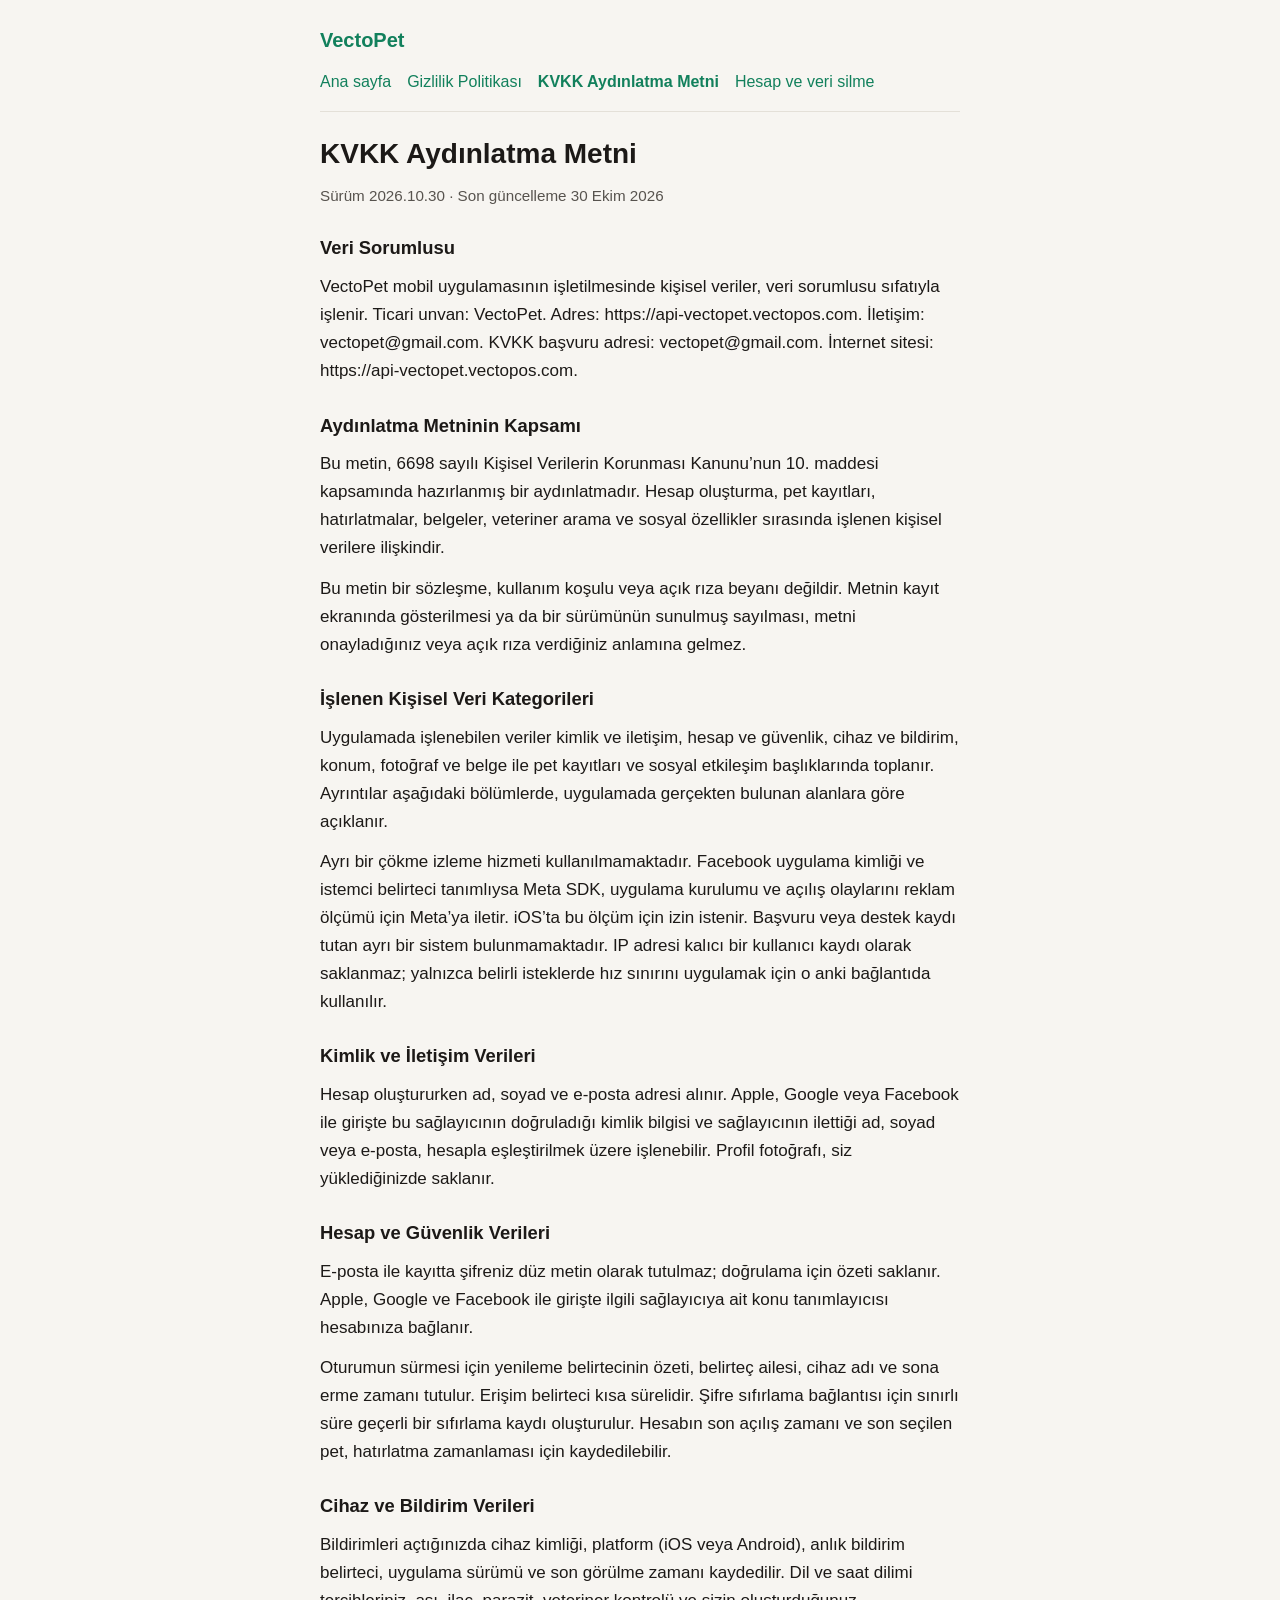
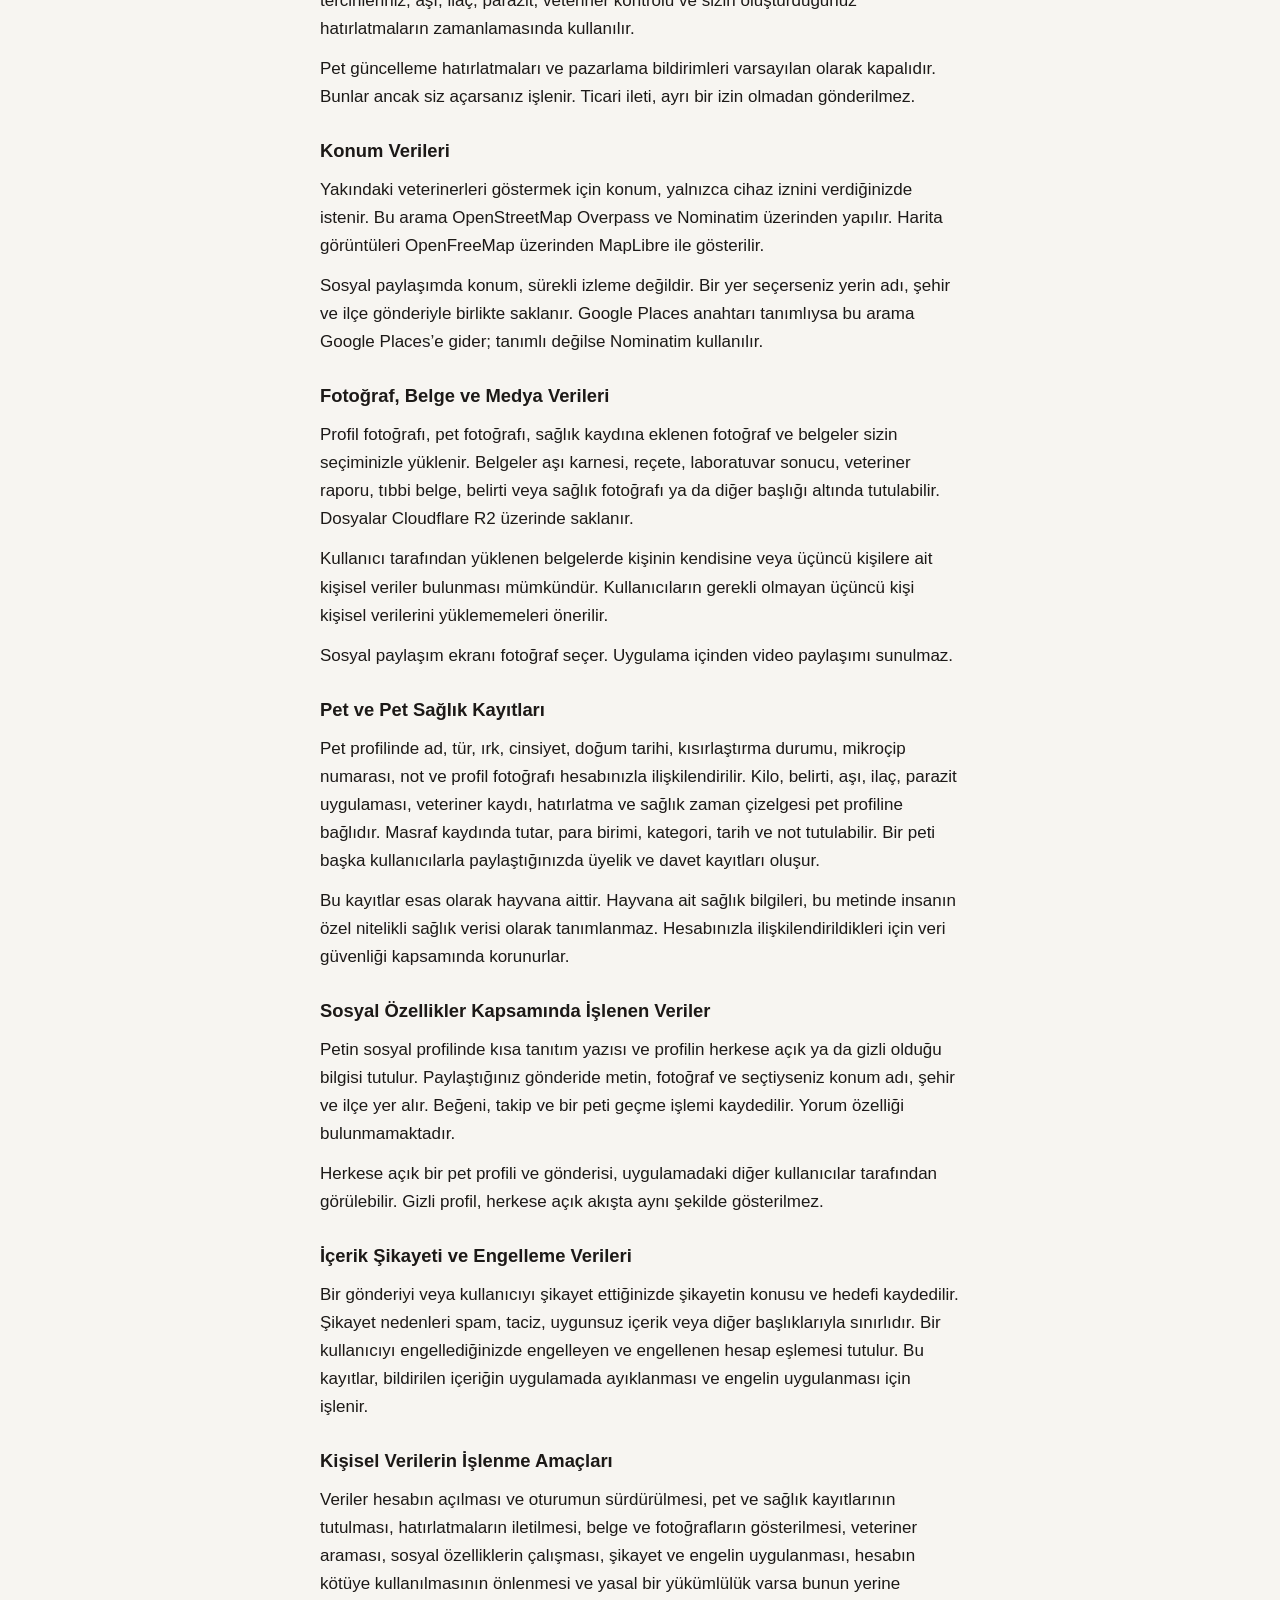
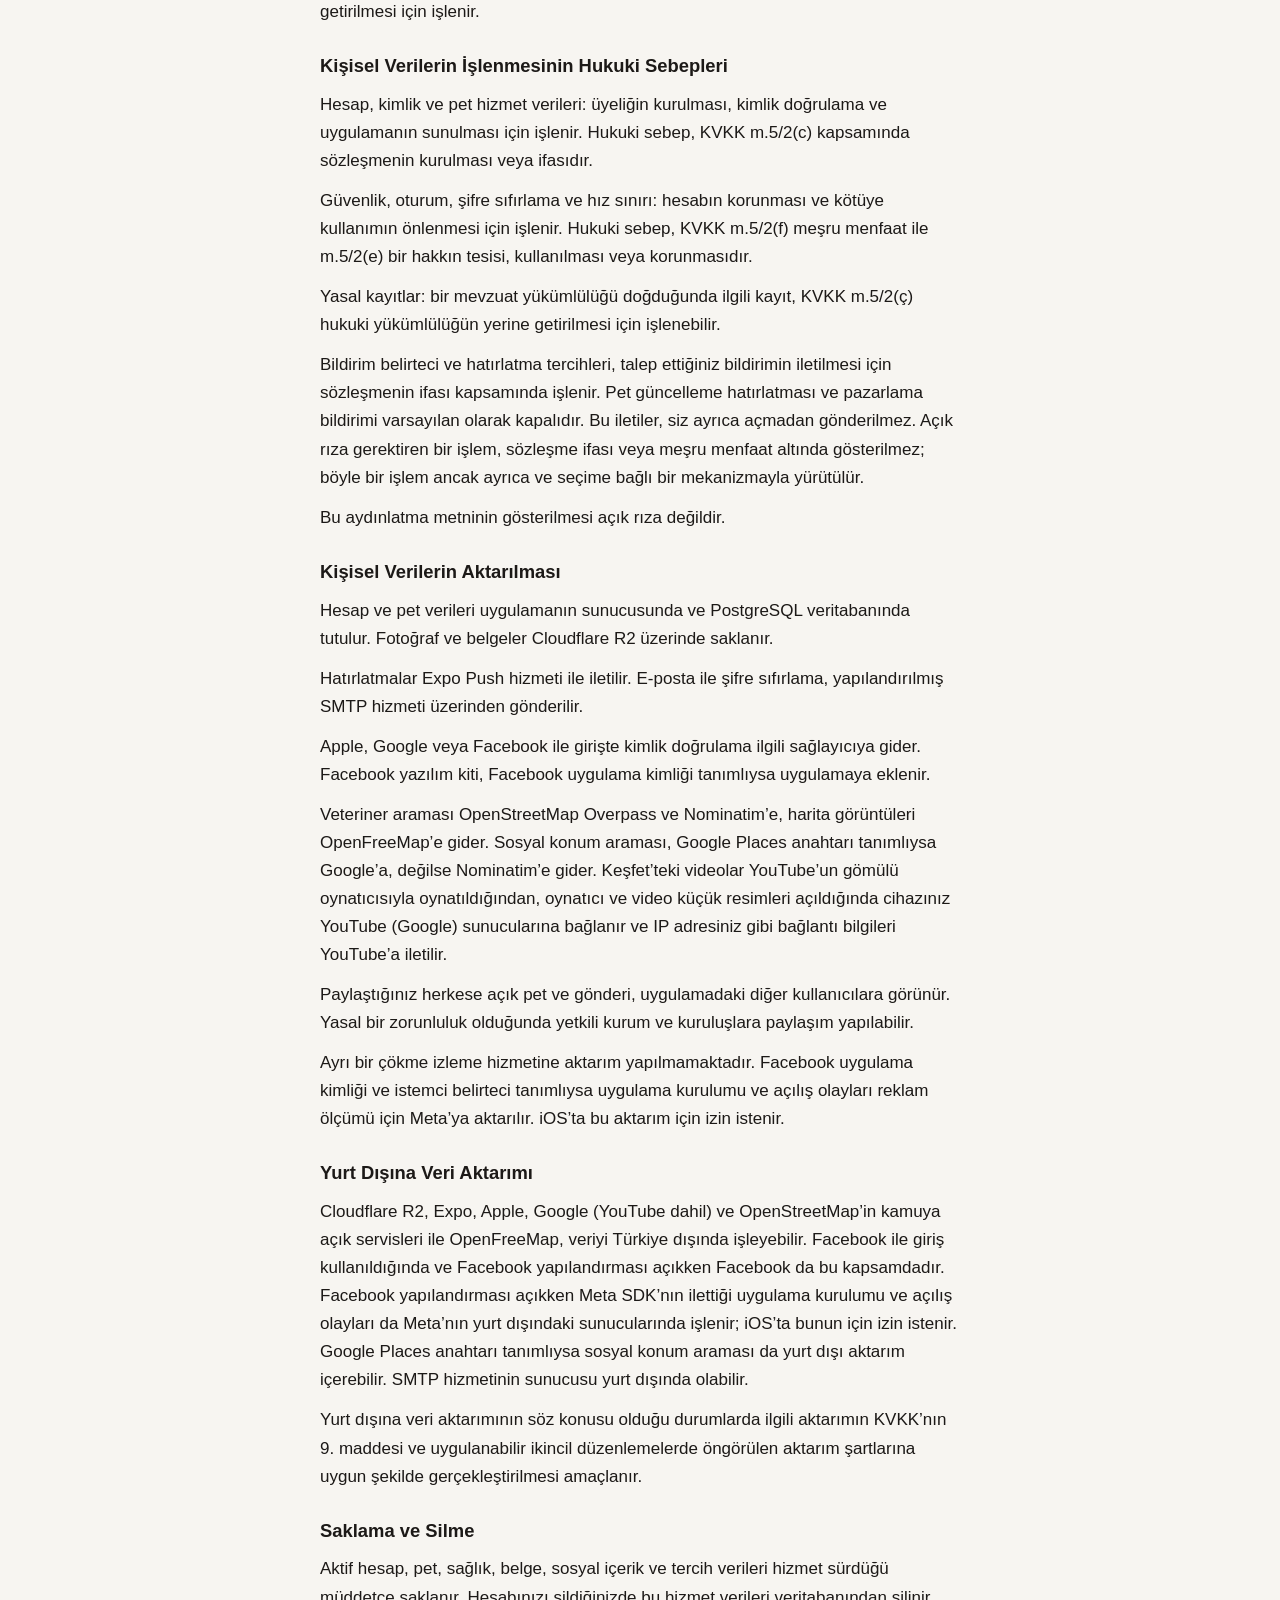
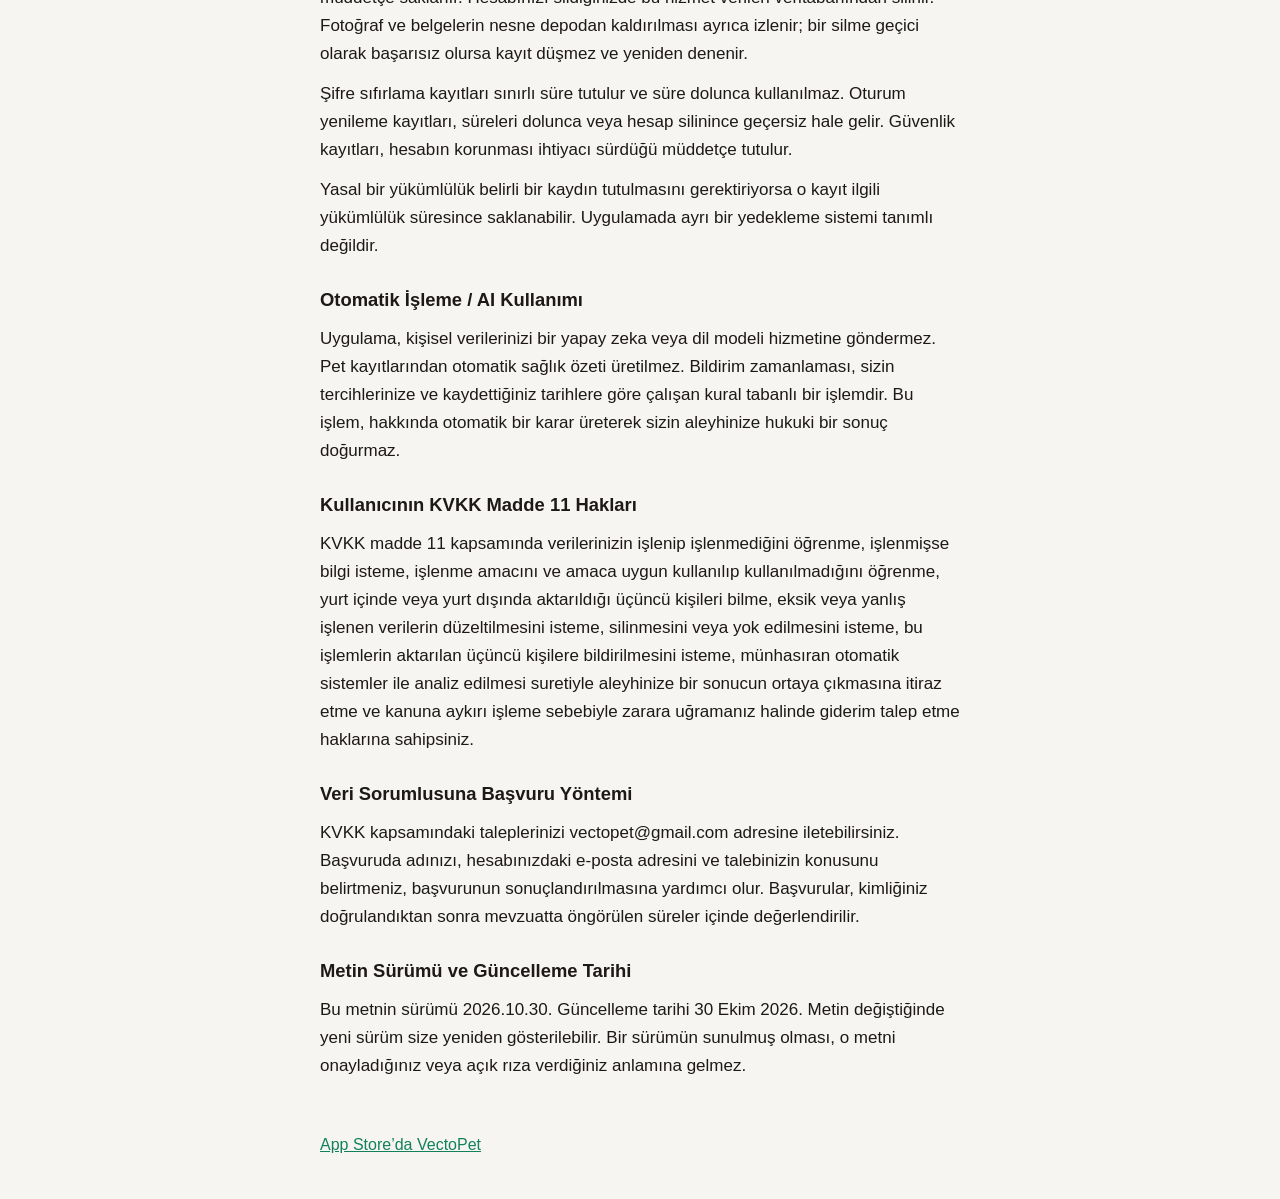
==== kvkk/index.html @ a563a7b4 "Publish VectoPet legal pages generated from the app texts. Co-authored-by: Cursor <cursoragent@curso" ====
<!DOCTYPE html>
<html lang="tr">
<head>
  <meta charset="utf-8">
  <meta name="viewport" content="width=device-width, initial-scale=1">
  <title>KVKK Aydınlatma Metni · VectoPet</title>
  <link rel="stylesheet" href="../styles.css">
</head>
<body>
  <header>
    <a class="brand" href="../">VectoPet</a>
    <nav aria-label="Sayfalar">
      <a href="../">Ana sayfa</a>
<a href="../privacy/">Gizlilik Politikası</a>
<a href="../kvkk/" aria-current="page">KVKK Aydınlatma Metni</a>
<a href="../delete-account/">Hesap ve veri silme</a>
    </nav>
  </header>
  <main>
    <h1>KVKK Aydınlatma Metni</h1>
<p class="meta">Sürüm 2026.10.30 · Son güncelleme 30 Ekim 2026</p>
<section>
<h2>Veri Sorumlusu</h2>
<p>VectoPet mobil uygulamasının işletilmesinde kişisel veriler, veri sorumlusu sıfatıyla işlenir. Ticari unvan: VectoPet. Adres: https://api-vectopet.vectopos.com. İletişim: vectopet@gmail.com. KVKK başvuru adresi: vectopet@gmail.com. İnternet sitesi: https://api-vectopet.vectopos.com.</p>
</section>
<section>
<h2>Aydınlatma Metninin Kapsamı</h2>
<p>Bu metin, 6698 sayılı Kişisel Verilerin Korunması Kanunu’nun 10. maddesi kapsamında hazırlanmış bir aydınlatmadır. Hesap oluşturma, pet kayıtları, hatırlatmalar, belgeler, veteriner arama ve sosyal özellikler sırasında işlenen kişisel verilere ilişkindir.</p>
<p>Bu metin bir sözleşme, kullanım koşulu veya açık rıza beyanı değildir. Metnin kayıt ekranında gösterilmesi ya da bir sürümünün sunulmuş sayılması, metni onayladığınız veya açık rıza verdiğiniz anlamına gelmez.</p>
</section>
<section>
<h2>İşlenen Kişisel Veri Kategorileri</h2>
<p>Uygulamada işlenebilen veriler kimlik ve iletişim, hesap ve güvenlik, cihaz ve bildirim, konum, fotoğraf ve belge ile pet kayıtları ve sosyal etkileşim başlıklarında toplanır. Ayrıntılar aşağıdaki bölümlerde, uygulamada gerçekten bulunan alanlara göre açıklanır.</p>
<p>Ayrı bir çökme izleme hizmeti kullanılmamaktadır. Facebook uygulama kimliği ve istemci belirteci tanımlıysa Meta SDK, uygulama kurulumu ve açılış olaylarını reklam ölçümü için Meta’ya iletir. iOS’ta bu ölçüm için izin istenir. Başvuru veya destek kaydı tutan ayrı bir sistem bulunmamaktadır. IP adresi kalıcı bir kullanıcı kaydı olarak saklanmaz; yalnızca belirli isteklerde hız sınırını uygulamak için o anki bağlantıda kullanılır.</p>
</section>
<section>
<h2>Kimlik ve İletişim Verileri</h2>
<p>Hesap oluştururken ad, soyad ve e-posta adresi alınır. Apple, Google veya Facebook ile girişte bu sağlayıcının doğruladığı kimlik bilgisi ve sağlayıcının ilettiği ad, soyad veya e-posta, hesapla eşleştirilmek üzere işlenebilir. Profil fotoğrafı, siz yüklediğinizde saklanır.</p>
</section>
<section>
<h2>Hesap ve Güvenlik Verileri</h2>
<p>E-posta ile kayıtta şifreniz düz metin olarak tutulmaz; doğrulama için özeti saklanır. Apple, Google ve Facebook ile girişte ilgili sağlayıcıya ait konu tanımlayıcısı hesabınıza bağlanır.</p>
<p>Oturumun sürmesi için yenileme belirtecinin özeti, belirteç ailesi, cihaz adı ve sona erme zamanı tutulur. Erişim belirteci kısa sürelidir. Şifre sıfırlama bağlantısı için sınırlı süre geçerli bir sıfırlama kaydı oluşturulur. Hesabın son açılış zamanı ve son seçilen pet, hatırlatma zamanlaması için kaydedilebilir.</p>
</section>
<section>
<h2>Cihaz ve Bildirim Verileri</h2>
<p>Bildirimleri açtığınızda cihaz kimliği, platform (iOS veya Android), anlık bildirim belirteci, uygulama sürümü ve son görülme zamanı kaydedilir. Dil ve saat dilimi tercihleriniz, aşı, ilaç, parazit, veteriner kontrolü ve sizin oluşturduğunuz hatırlatmaların zamanlamasında kullanılır.</p>
<p>Pet güncelleme hatırlatmaları ve pazarlama bildirimleri varsayılan olarak kapalıdır. Bunlar ancak siz açarsanız işlenir. Ticari ileti, ayrı bir izin olmadan gönderilmez.</p>
</section>
<section>
<h2>Konum Verileri</h2>
<p>Yakındaki veterinerleri göstermek için konum, yalnızca cihaz iznini verdiğinizde istenir. Bu arama OpenStreetMap Overpass ve Nominatim üzerinden yapılır. Harita görüntüleri OpenFreeMap üzerinden MapLibre ile gösterilir.</p>
<p>Sosyal paylaşımda konum, sürekli izleme değildir. Bir yer seçerseniz yerin adı, şehir ve ilçe gönderiyle birlikte saklanır. Google Places anahtarı tanımlıysa bu arama Google Places’e gider; tanımlı değilse Nominatim kullanılır.</p>
</section>
<section>
<h2>Fotoğraf, Belge ve Medya Verileri</h2>
<p>Profil fotoğrafı, pet fotoğrafı, sağlık kaydına eklenen fotoğraf ve belgeler sizin seçiminizle yüklenir. Belgeler aşı karnesi, reçete, laboratuvar sonucu, veteriner raporu, tıbbi belge, belirti veya sağlık fotoğrafı ya da diğer başlığı altında tutulabilir. Dosyalar Cloudflare R2 üzerinde saklanır.</p>
<p>Kullanıcı tarafından yüklenen belgelerde kişinin kendisine veya üçüncü kişilere ait kişisel veriler bulunması mümkündür. Kullanıcıların gerekli olmayan üçüncü kişi kişisel verilerini yüklememeleri önerilir.</p>
<p>Sosyal paylaşım ekranı fotoğraf seçer. Uygulama içinden video paylaşımı sunulmaz.</p>
</section>
<section>
<h2>Pet ve Pet Sağlık Kayıtları</h2>
<p>Pet profilinde ad, tür, ırk, cinsiyet, doğum tarihi, kısırlaştırma durumu, mikroçip numarası, not ve profil fotoğrafı hesabınızla ilişkilendirilir. Kilo, belirti, aşı, ilaç, parazit uygulaması, veteriner kaydı, hatırlatma ve sağlık zaman çizelgesi pet profiline bağlıdır. Masraf kaydında tutar, para birimi, kategori, tarih ve not tutulabilir. Bir peti başka kullanıcılarla paylaştığınızda üyelik ve davet kayıtları oluşur.</p>
<p>Bu kayıtlar esas olarak hayvana aittir. Hayvana ait sağlık bilgileri, bu metinde insanın özel nitelikli sağlık verisi olarak tanımlanmaz. Hesabınızla ilişkilendirildikleri için veri güvenliği kapsamında korunurlar.</p>
</section>
<section>
<h2>Sosyal Özellikler Kapsamında İşlenen Veriler</h2>
<p>Petin sosyal profilinde kısa tanıtım yazısı ve profilin herkese açık ya da gizli olduğu bilgisi tutulur. Paylaştığınız gönderide metin, fotoğraf ve seçtiyseniz konum adı, şehir ve ilçe yer alır. Beğeni, takip ve bir peti geçme işlemi kaydedilir. Yorum özelliği bulunmamaktadır.</p>
<p>Herkese açık bir pet profili ve gönderisi, uygulamadaki diğer kullanıcılar tarafından görülebilir. Gizli profil, herkese açık akışta aynı şekilde gösterilmez.</p>
</section>
<section>
<h2>İçerik Şikayeti ve Engelleme Verileri</h2>
<p>Bir gönderiyi veya kullanıcıyı şikayet ettiğinizde şikayetin konusu ve hedefi kaydedilir. Şikayet nedenleri spam, taciz, uygunsuz içerik veya diğer başlıklarıyla sınırlıdır. Bir kullanıcıyı engellediğinizde engelleyen ve engellenen hesap eşlemesi tutulur. Bu kayıtlar, bildirilen içeriğin uygulamada ayıklanması ve engelin uygulanması için işlenir.</p>
</section>
<section>
<h2>Kişisel Verilerin İşlenme Amaçları</h2>
<p>Veriler hesabın açılması ve oturumun sürdürülmesi, pet ve sağlık kayıtlarının tutulması, hatırlatmaların iletilmesi, belge ve fotoğrafların gösterilmesi, veteriner araması, sosyal özelliklerin çalışması, şikayet ve engelin uygulanması, hesabın kötüye kullanılmasının önlenmesi ve yasal bir yükümlülük varsa bunun yerine getirilmesi için işlenir.</p>
</section>
<section>
<h2>Kişisel Verilerin İşlenmesinin Hukuki Sebepleri</h2>
<p>Hesap, kimlik ve pet hizmet verileri: üyeliğin kurulması, kimlik doğrulama ve uygulamanın sunulması için işlenir. Hukuki sebep, KVKK m.5/2(c) kapsamında sözleşmenin kurulması veya ifasıdır.</p>
<p>Güvenlik, oturum, şifre sıfırlama ve hız sınırı: hesabın korunması ve kötüye kullanımın önlenmesi için işlenir. Hukuki sebep, KVKK m.5/2(f) meşru menfaat ile m.5/2(e) bir hakkın tesisi, kullanılması veya korunmasıdır.</p>
<p>Yasal kayıtlar: bir mevzuat yükümlülüğü doğduğunda ilgili kayıt, KVKK m.5/2(ç) hukuki yükümlülüğün yerine getirilmesi için işlenebilir.</p>
<p>Bildirim belirteci ve hatırlatma tercihleri, talep ettiğiniz bildirimin iletilmesi için sözleşmenin ifası kapsamında işlenir. Pet güncelleme hatırlatması ve pazarlama bildirimi varsayılan olarak kapalıdır. Bu iletiler, siz ayrıca açmadan gönderilmez. Açık rıza gerektiren bir işlem, sözleşme ifası veya meşru menfaat altında gösterilmez; böyle bir işlem ancak ayrıca ve seçime bağlı bir mekanizmayla yürütülür.</p>
<p>Bu aydınlatma metninin gösterilmesi açık rıza değildir.</p>
</section>
<section>
<h2>Kişisel Verilerin Aktarılması</h2>
<p>Hesap ve pet verileri uygulamanın sunucusunda ve PostgreSQL veritabanında tutulur. Fotoğraf ve belgeler Cloudflare R2 üzerinde saklanır.</p>
<p>Hatırlatmalar Expo Push hizmeti ile iletilir. E-posta ile şifre sıfırlama, yapılandırılmış SMTP hizmeti üzerinden gönderilir.</p>
<p>Apple, Google veya Facebook ile girişte kimlik doğrulama ilgili sağlayıcıya gider. Facebook yazılım kiti, Facebook uygulama kimliği tanımlıysa uygulamaya eklenir.</p>
<p>Veteriner araması OpenStreetMap Overpass ve Nominatim’e, harita görüntüleri OpenFreeMap’e gider. Sosyal konum araması, Google Places anahtarı tanımlıysa Google’a, değilse Nominatim’e gider. Keşfet’teki videolar YouTube’un gömülü oynatıcısıyla oynatıldığından, oynatıcı ve video küçük resimleri açıldığında cihazınız YouTube (Google) sunucularına bağlanır ve IP adresiniz gibi bağlantı bilgileri YouTube’a iletilir.</p>
<p>Paylaştığınız herkese açık pet ve gönderi, uygulamadaki diğer kullanıcılara görünür. Yasal bir zorunluluk olduğunda yetkili kurum ve kuruluşlara paylaşım yapılabilir.</p>
<p>Ayrı bir çökme izleme hizmetine aktarım yapılmamaktadır. Facebook uygulama kimliği ve istemci belirteci tanımlıysa uygulama kurulumu ve açılış olayları reklam ölçümü için Meta’ya aktarılır. iOS’ta bu aktarım için izin istenir.</p>
</section>
<section>
<h2>Yurt Dışına Veri Aktarımı</h2>
<p>Cloudflare R2, Expo, Apple, Google (YouTube dahil) ve OpenStreetMap’in kamuya açık servisleri ile OpenFreeMap, veriyi Türkiye dışında işleyebilir. Facebook ile giriş kullanıldığında ve Facebook yapılandırması açıkken Facebook da bu kapsamdadır. Facebook yapılandırması açıkken Meta SDK’nın ilettiği uygulama kurulumu ve açılış olayları da Meta’nın yurt dışındaki sunucularında işlenir; iOS’ta bunun için izin istenir. Google Places anahtarı tanımlıysa sosyal konum araması da yurt dışı aktarım içerebilir. SMTP hizmetinin sunucusu yurt dışında olabilir.</p>
<p>Yurt dışına veri aktarımının söz konusu olduğu durumlarda ilgili aktarımın KVKK’nın 9. maddesi ve uygulanabilir ikincil düzenlemelerde öngörülen aktarım şartlarına uygun şekilde gerçekleştirilmesi amaçlanır.</p>
</section>
<section>
<h2>Saklama ve Silme</h2>
<p>Aktif hesap, pet, sağlık, belge, sosyal içerik ve tercih verileri hizmet sürdüğü müddetçe saklanır. Hesabınızı sildiğinizde bu hizmet verileri veritabanından silinir. Fotoğraf ve belgelerin nesne depodan kaldırılması ayrıca izlenir; bir silme geçici olarak başarısız olursa kayıt düşmez ve yeniden denenir.</p>
<p>Şifre sıfırlama kayıtları sınırlı süre tutulur ve süre dolunca kullanılmaz. Oturum yenileme kayıtları, süreleri dolunca veya hesap silinince geçersiz hale gelir. Güvenlik kayıtları, hesabın korunması ihtiyacı sürdüğü müddetçe tutulur.</p>
<p>Yasal bir yükümlülük belirli bir kaydın tutulmasını gerektiriyorsa o kayıt ilgili yükümlülük süresince saklanabilir. Uygulamada ayrı bir yedekleme sistemi tanımlı değildir.</p>
</section>
<section>
<h2>Otomatik İşleme / AI Kullanımı</h2>
<p>Uygulama, kişisel verilerinizi bir yapay zeka veya dil modeli hizmetine göndermez. Pet kayıtlarından otomatik sağlık özeti üretilmez. Bildirim zamanlaması, sizin tercihlerinize ve kaydettiğiniz tarihlere göre çalışan kural tabanlı bir işlemdir. Bu işlem, hakkında otomatik bir karar üreterek sizin aleyhinize hukuki bir sonuç doğurmaz.</p>
</section>
<section>
<h2>Kullanıcının KVKK Madde 11 Hakları</h2>
<p>KVKK madde 11 kapsamında verilerinizin işlenip işlenmediğini öğrenme, işlenmişse bilgi isteme, işlenme amacını ve amaca uygun kullanılıp kullanılmadığını öğrenme, yurt içinde veya yurt dışında aktarıldığı üçüncü kişileri bilme, eksik veya yanlış işlenen verilerin düzeltilmesini isteme, silinmesini veya yok edilmesini isteme, bu işlemlerin aktarılan üçüncü kişilere bildirilmesini isteme, münhasıran otomatik sistemler ile analiz edilmesi suretiyle aleyhinize bir sonucun ortaya çıkmasına itiraz etme ve kanuna aykırı işleme sebebiyle zarara uğramanız halinde giderim talep etme haklarına sahipsiniz.</p>
</section>
<section>
<h2>Veri Sorumlusuna Başvuru Yöntemi</h2>
<p>KVKK kapsamındaki taleplerinizi vectopet@gmail.com adresine iletebilirsiniz. Başvuruda adınızı, hesabınızdaki e-posta adresini ve talebinizin konusunu belirtmeniz, başvurunun sonuçlandırılmasına yardımcı olur. Başvurular, kimliğiniz doğrulandıktan sonra mevzuatta öngörülen süreler içinde değerlendirilir.</p>
</section>
<section>
<h2>Metin Sürümü ve Güncelleme Tarihi</h2>
<p>Bu metnin sürümü 2026.10.30. Güncelleme tarihi 30 Ekim 2026. Metin değiştiğinde yeni sürüm size yeniden gösterilebilir. Bir sürümün sunulmuş olması, o metni onayladığınız veya açık rıza verdiğiniz anlamına gelmez.</p>
</section>
  </main>
  <footer>
    <a href="https://apps.apple.com/app/id6814173063">App Store’da VectoPet</a>
  </footer>
</body>
</html>
---- styles.css ----
*,
*::before,
*::after { box-sizing: border-box; }

html { font-size: 100%; }

body {
  margin: 0;
  background: #f7f5f1;
  color: #1c1917;
  font-family: -apple-system, BlinkMacSystemFont, "Segoe UI", sans-serif;
  line-height: 1.65;
}

header,
main,
footer {
  width: min(40rem, calc(100% - 2rem));
  margin-inline: auto;
}

header {
  padding-top: 1.5rem;
}

.brand {
  font-size: 1.25rem;
  font-weight: 650;
  text-decoration: none;
}

nav {
  display: flex;
  flex-wrap: wrap;
  gap: 0.75rem 1rem;
  margin-top: 0.75rem;
  padding-bottom: 1rem;
  border-bottom: 1px solid #e4e0d8;
}

nav a { text-decoration: none; }

nav a[aria-current="page"] { font-weight: 650; }

main { padding: 1.5rem 0 2.5rem; }

h1 {
  margin: 0 0 0.75rem;
  font-size: 1.75rem;
  line-height: 1.25;
  font-weight: 650;
}

h2 {
  margin: 1.75rem 0 0.5rem;
  font-size: 1.15rem;
  line-height: 1.35;
  font-weight: 650;
}

p,
li { font-size: 1.0625rem; }

p { margin: 0.75rem 0; }

.meta {
  margin-top: 0;
  color: #57534e;
  font-size: 0.95rem;
}

ol { padding-left: 1.25rem; }

li + li { margin-top: 0.35rem; }

.index-links {
  padding-left: 1.25rem;
}

.index-links li + li { margin-top: 0.5rem; }

a { color: #12805C; }

a:hover { text-decoration-thickness: 2px; }

:focus-visible {
  outline: 2px solid #12805C;
  outline-offset: 3px;
}

footer {
  padding-bottom: 2.5rem;
  color: #57534e;
}
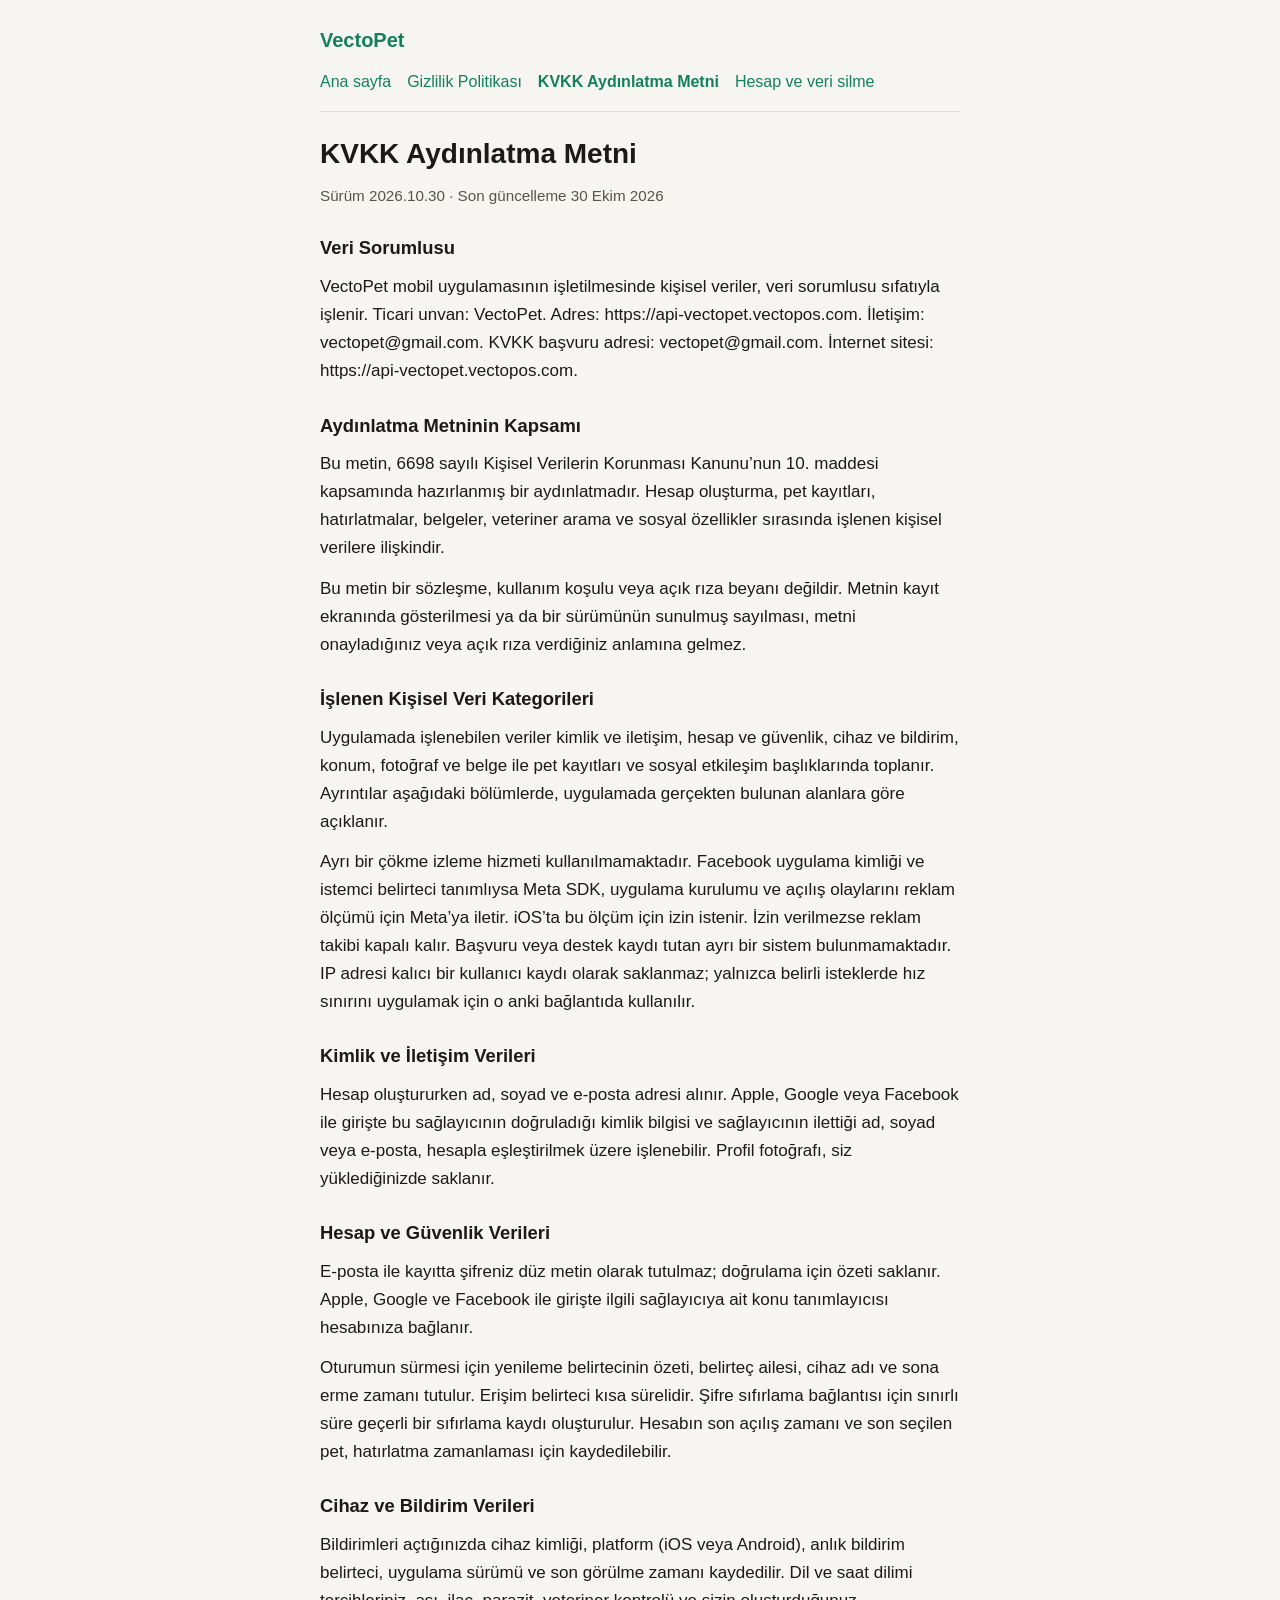
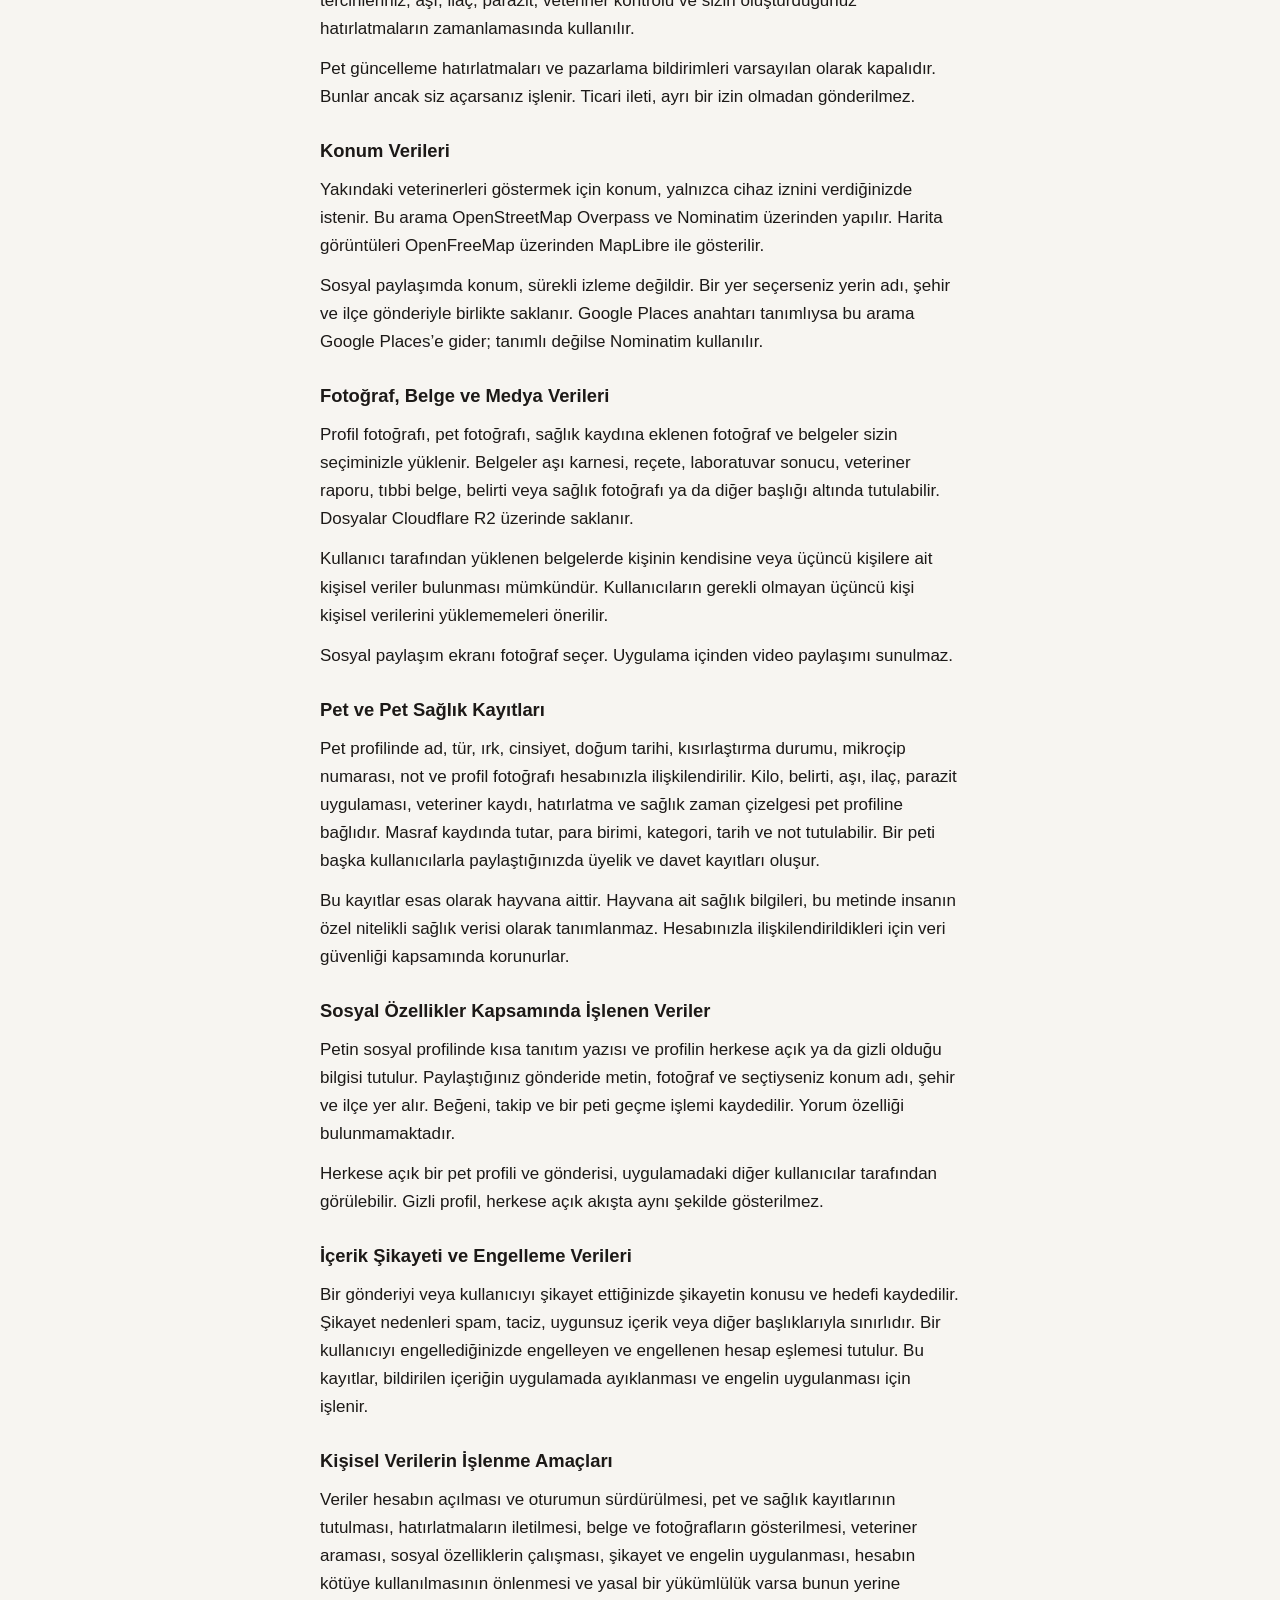
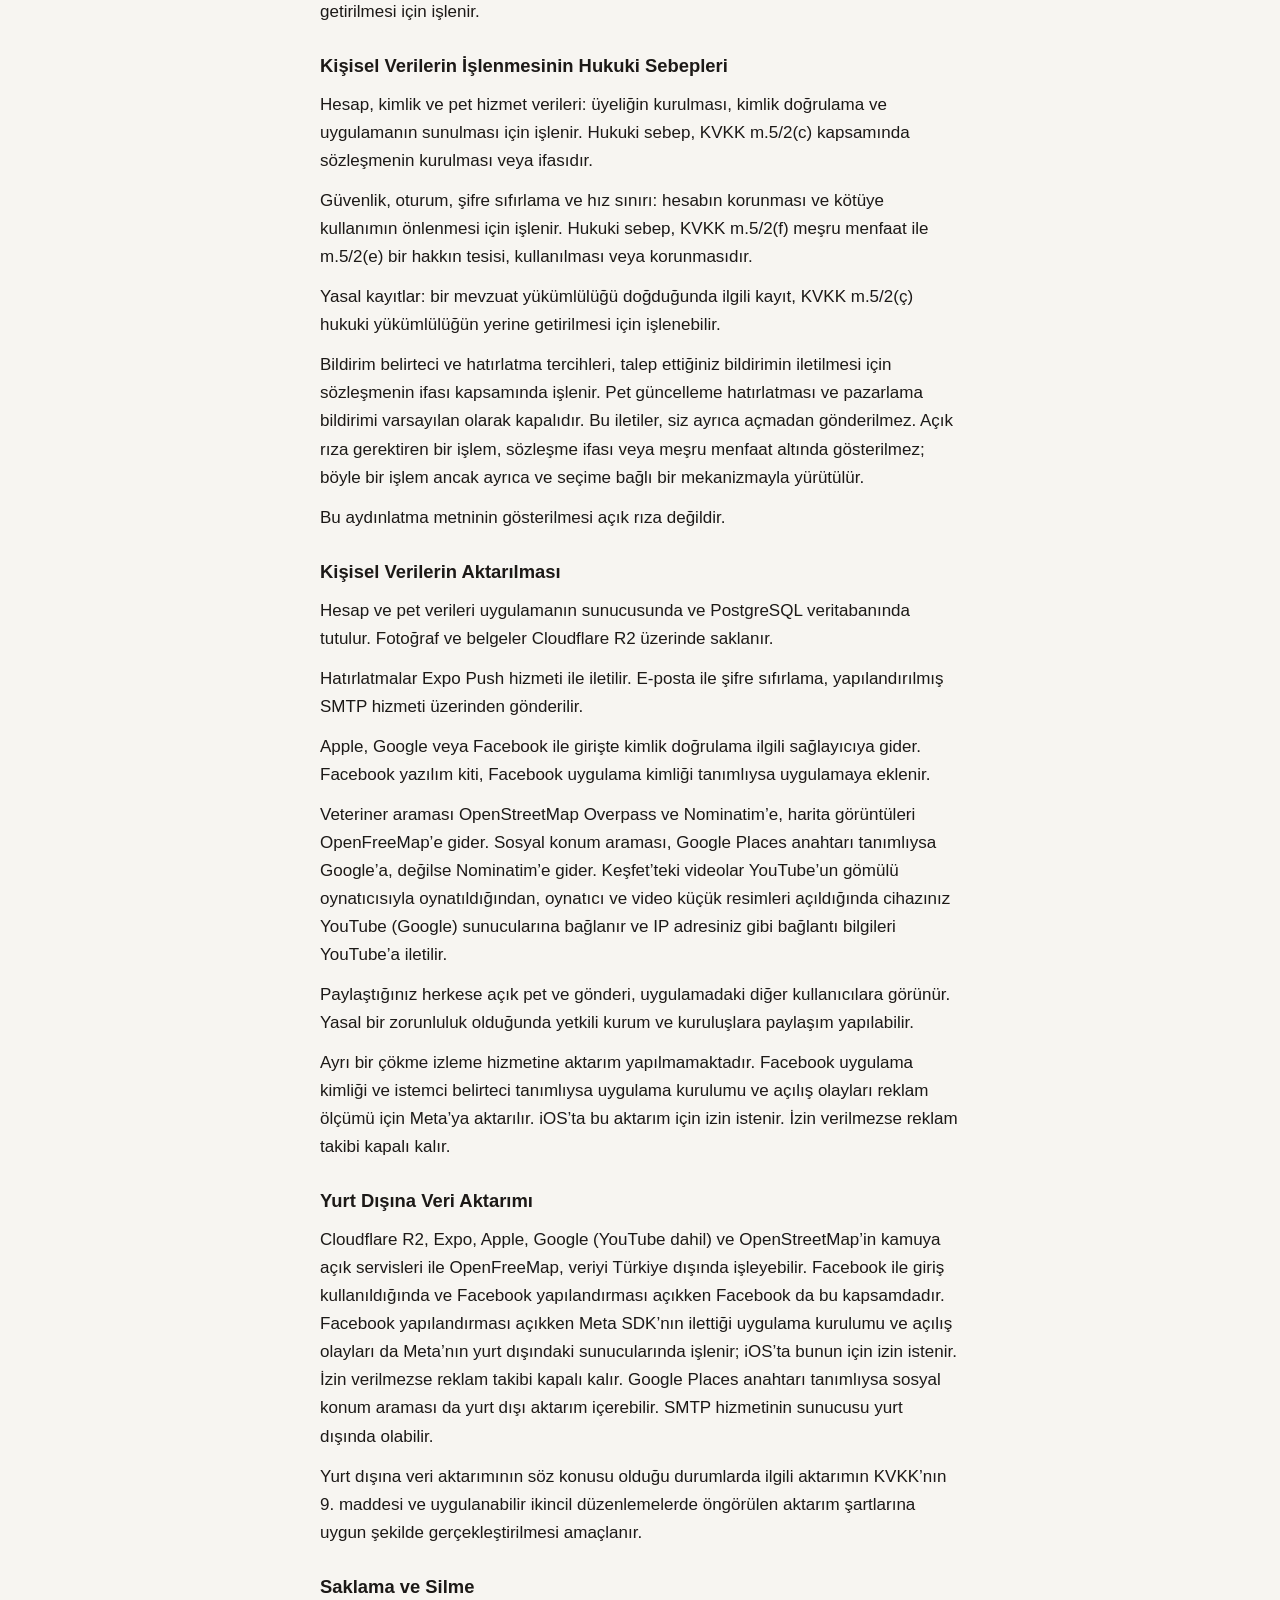
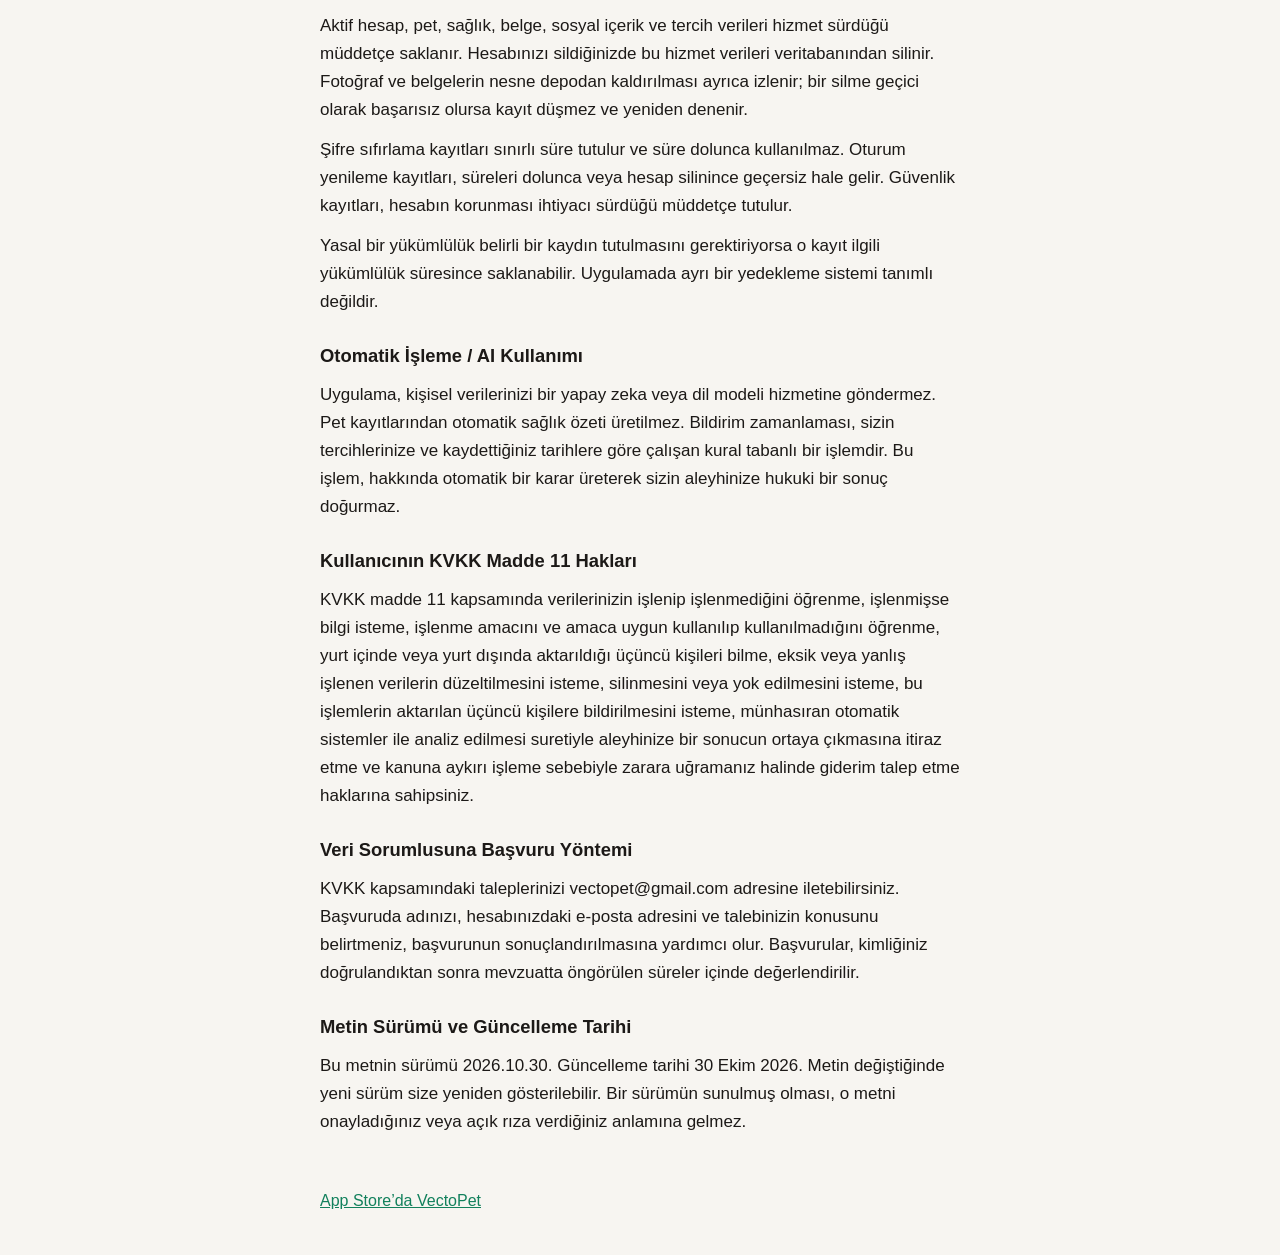
==== commit ab8b93ff: "Say that ad tracking stays off when iOS permission is denied. Co-authored-by: Cursor <cursoragent@cu" ====
--- a/kvkk/index.html
+++ b/kvkk/index.html
@@ -31,7 +31,7 @@
 <section>
 <h2>İşlenen Kişisel Veri Kategorileri</h2>
 <p>Uygulamada işlenebilen veriler kimlik ve iletişim, hesap ve güvenlik, cihaz ve bildirim, konum, fotoğraf ve belge ile pet kayıtları ve sosyal etkileşim başlıklarında toplanır. Ayrıntılar aşağıdaki bölümlerde, uygulamada gerçekten bulunan alanlara göre açıklanır.</p>
-<p>Ayrı bir çökme izleme hizmeti kullanılmamaktadır. Facebook uygulama kimliği ve istemci belirteci tanımlıysa Meta SDK, uygulama kurulumu ve açılış olaylarını reklam ölçümü için Meta’ya iletir. iOS’ta bu ölçüm için izin istenir. Başvuru veya destek kaydı tutan ayrı bir sistem bulunmamaktadır. IP adresi kalıcı bir kullanıcı kaydı olarak saklanmaz; yalnızca belirli isteklerde hız sınırını uygulamak için o anki bağlantıda kullanılır.</p>
+<p>Ayrı bir çökme izleme hizmeti kullanılmamaktadır. Facebook uygulama kimliği ve istemci belirteci tanımlıysa Meta SDK, uygulama kurulumu ve açılış olaylarını reklam ölçümü için Meta’ya iletir. iOS’ta bu ölçüm için izin istenir. İzin verilmezse reklam takibi kapalı kalır. Başvuru veya destek kaydı tutan ayrı bir sistem bulunmamaktadır. IP adresi kalıcı bir kullanıcı kaydı olarak saklanmaz; yalnızca belirli isteklerde hız sınırını uygulamak için o anki bağlantıda kullanılır.</p>
 </section>
 <section>
 <h2>Kimlik ve İletişim Verileri</h2>
@@ -91,11 +91,11 @@
 <p>Apple, Google veya Facebook ile girişte kimlik doğrulama ilgili sağlayıcıya gider. Facebook yazılım kiti, Facebook uygulama kimliği tanımlıysa uygulamaya eklenir.</p>
 <p>Veteriner araması OpenStreetMap Overpass ve Nominatim’e, harita görüntüleri OpenFreeMap’e gider. Sosyal konum araması, Google Places anahtarı tanımlıysa Google’a, değilse Nominatim’e gider. Keşfet’teki videolar YouTube’un gömülü oynatıcısıyla oynatıldığından, oynatıcı ve video küçük resimleri açıldığında cihazınız YouTube (Google) sunucularına bağlanır ve IP adresiniz gibi bağlantı bilgileri YouTube’a iletilir.</p>
 <p>Paylaştığınız herkese açık pet ve gönderi, uygulamadaki diğer kullanıcılara görünür. Yasal bir zorunluluk olduğunda yetkili kurum ve kuruluşlara paylaşım yapılabilir.</p>
-<p>Ayrı bir çökme izleme hizmetine aktarım yapılmamaktadır. Facebook uygulama kimliği ve istemci belirteci tanımlıysa uygulama kurulumu ve açılış olayları reklam ölçümü için Meta’ya aktarılır. iOS’ta bu aktarım için izin istenir.</p>
+<p>Ayrı bir çökme izleme hizmetine aktarım yapılmamaktadır. Facebook uygulama kimliği ve istemci belirteci tanımlıysa uygulama kurulumu ve açılış olayları reklam ölçümü için Meta’ya aktarılır. iOS’ta bu aktarım için izin istenir. İzin verilmezse reklam takibi kapalı kalır.</p>
 </section>
 <section>
 <h2>Yurt Dışına Veri Aktarımı</h2>
-<p>Cloudflare R2, Expo, Apple, Google (YouTube dahil) ve OpenStreetMap’in kamuya açık servisleri ile OpenFreeMap, veriyi Türkiye dışında işleyebilir. Facebook ile giriş kullanıldığında ve Facebook yapılandırması açıkken Facebook da bu kapsamdadır. Facebook yapılandırması açıkken Meta SDK’nın ilettiği uygulama kurulumu ve açılış olayları da Meta’nın yurt dışındaki sunucularında işlenir; iOS’ta bunun için izin istenir. Google Places anahtarı tanımlıysa sosyal konum araması da yurt dışı aktarım içerebilir. SMTP hizmetinin sunucusu yurt dışında olabilir.</p>
+<p>Cloudflare R2, Expo, Apple, Google (YouTube dahil) ve OpenStreetMap’in kamuya açık servisleri ile OpenFreeMap, veriyi Türkiye dışında işleyebilir. Facebook ile giriş kullanıldığında ve Facebook yapılandırması açıkken Facebook da bu kapsamdadır. Facebook yapılandırması açıkken Meta SDK’nın ilettiği uygulama kurulumu ve açılış olayları da Meta’nın yurt dışındaki sunucularında işlenir; iOS’ta bunun için izin istenir. İzin verilmezse reklam takibi kapalı kalır. Google Places anahtarı tanımlıysa sosyal konum araması da yurt dışı aktarım içerebilir. SMTP hizmetinin sunucusu yurt dışında olabilir.</p>
 <p>Yurt dışına veri aktarımının söz konusu olduğu durumlarda ilgili aktarımın KVKK’nın 9. maddesi ve uygulanabilir ikincil düzenlemelerde öngörülen aktarım şartlarına uygun şekilde gerçekleştirilmesi amaçlanır.</p>
 </section>
 <section>
